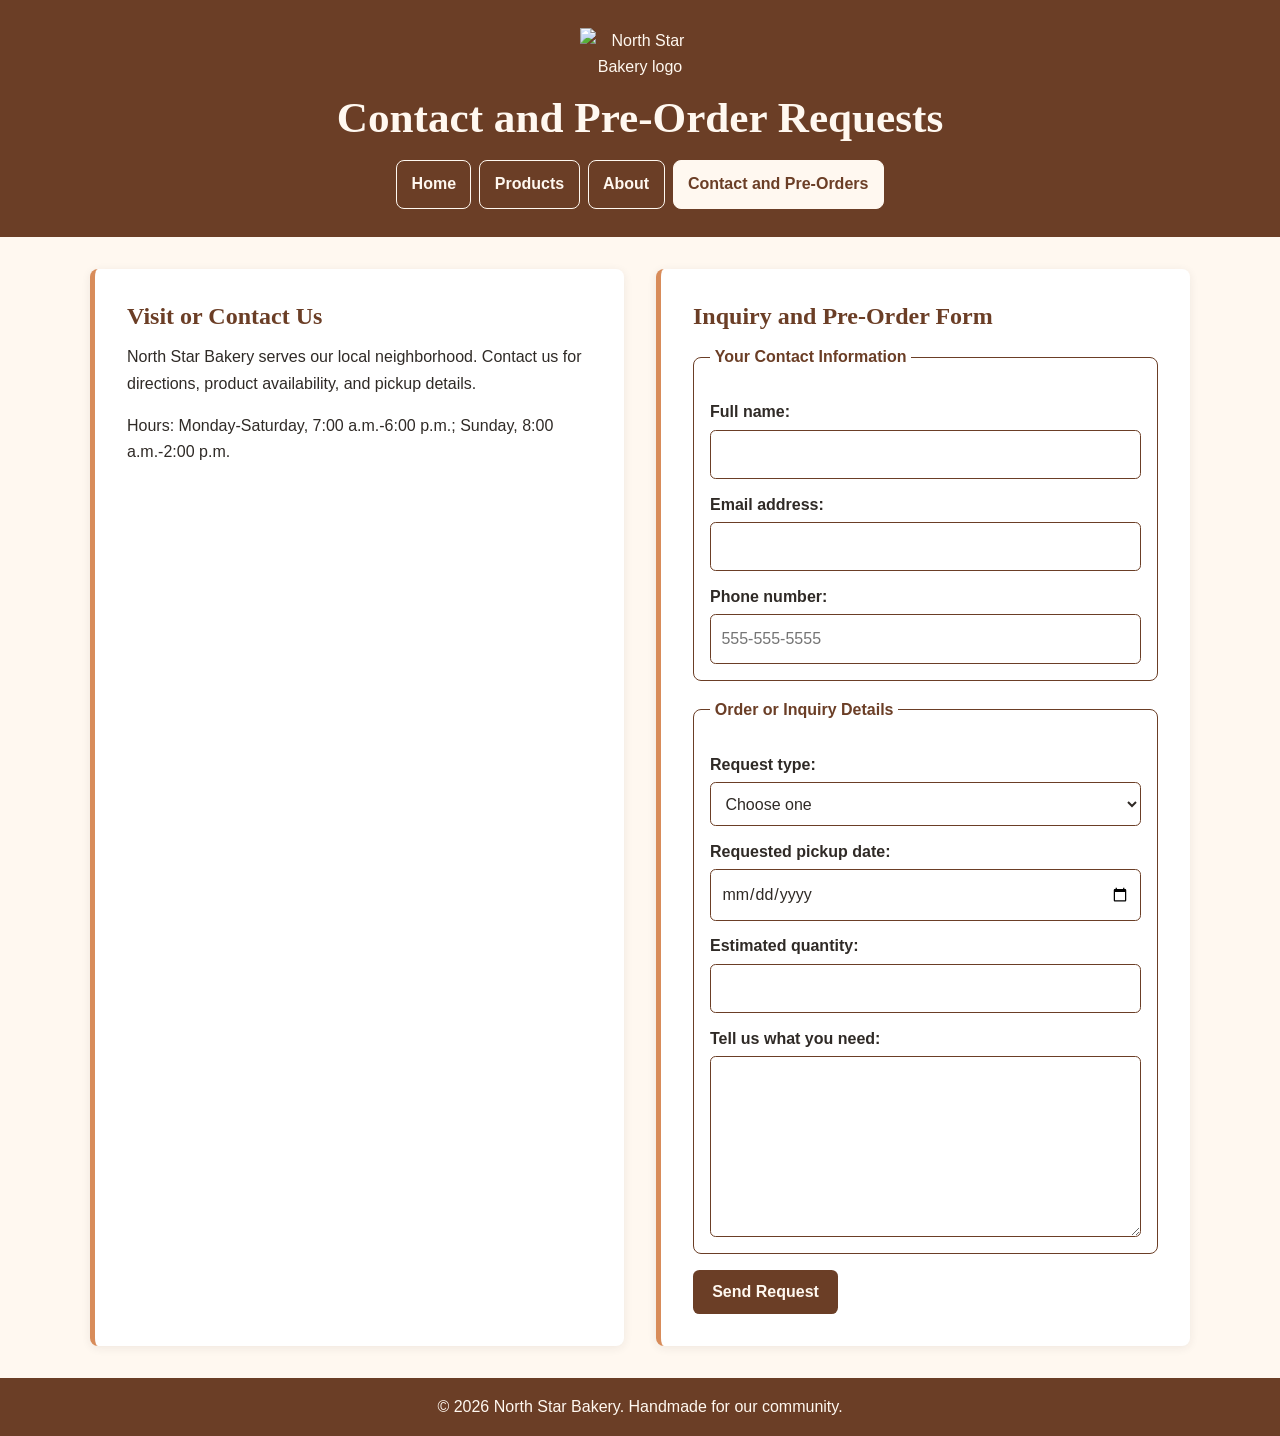
==== contact.html @ dcf20145 "Add files via upload" ====
<!DOCTYPE html>
<html lang="en">
<head>
<meta charset="utf-8"/>
<meta content="width=device-width, initial-scale=1.0" name="viewport"/>
<title>North Star Bakery | Contact and Pre-Orders</title>
<link href="styles.css" rel="stylesheet"/></head>
<body class="bakery-site">
<header class="site-header">
<img alt="North Star Bakery logo" class="site-logo" loading="lazy" src="bakery-logo.png"/>
<h1>Contact and Pre-Order Requests</h1>
<nav aria-label="Main navigation">
<ul>
<li><a href="index.html">Home</a></li>
<li><a href="products.html">Products</a></li>
<li><a href="about.html">About</a></li>
<li><a aria-current="page" href="contact.html">Contact and Pre-Orders</a></li>
</ul>
</nav>
</header>
<main class="site-main">
<section class="content-card">
<h2>Visit or Contact Us</h2>
<p>North Star Bakery serves our local neighborhood. Contact us for directions, product availability, and pickup details.</p>
<p>Hours: Monday-Saturday, 7:00 a.m.-6:00 p.m.; Sunday, 8:00 a.m.-2:00 p.m.</p>
</section>
<section class="content-card">
<h2>Inquiry and Pre-Order Form</h2>
<form action="#" method="post">
<fieldset>
<legend>Your Contact Information</legend>
<label for="name">Full name:</label>
<input id="name" name="name" required="" type="text"/>
<label for="email">Email address:</label>
<input id="email" name="email" required="" type="email"/>
<label for="phone">Phone number:</label>
<input id="phone" name="phone" pattern="[0-9]{3}-[0-9]{3}-[0-9]{4}" placeholder="555-555-5555" type="tel"/>
</fieldset>
<fieldset>
<legend>Order or Inquiry Details</legend>
<label for="request-type">Request type:</label>
<select id="request-type" name="request-type" required="">
<option value="">Choose one</option>
<option value="general">General inquiry</option>
<option value="bread">Bread pre-order</option>
<option value="pastry">Pastry pre-order</option>
<option value="cake">Cake or event order</option>
</select>
<label for="pickup-date">Requested pickup date:</label>
<input id="pickup-date" name="pickup-date" type="date"/>
<label for="quantity">Estimated quantity:</label>
<input id="quantity" max="100" min="1" name="quantity" type="number"/>
<label for="details">Tell us what you need:</label>
<textarea id="details" name="details" required="" rows="6"></textarea>
</fieldset>
<button type="submit">Send Request</button>
</form>
</section>
</main>
<footer class="site-footer">
<p>© 2026 North Star Bakery. Handmade for our community.</p>
</footer>
</body>
</html>
---- styles.css ----
/* North Star Bakery | Touchstone 3 | Mobile-first shared design */
:root { --cream:#FFF8F0; --brown:#6B3E26; --peach:#D88C5A; --charcoal:#2F2A26; }
* { box-sizing:border-box; }
html { scroll-behavior:smooth; }
body { margin:0; background:var(--cream); color:var(--charcoal); font: 1rem/1.65 Arial, Helvetica, sans-serif; }
a { color:var(--brown); text-underline-offset:3px; }
a:hover { color:var(--charcoal); }
a:focus-visible,button:focus-visible,input:focus-visible,textarea:focus-visible,select:focus-visible { outline:3px solid var(--peach); outline-offset:3px; }
.site-header { background:var(--brown); color:var(--cream); padding:1.25rem 1rem; text-align:center; }
.site-header h1 { font:700 clamp(1.65rem,4vw,2.7rem)/1.2 Georgia,'Times New Roman',serif; margin:.7rem 0 1rem; }
.site-logo { display:block; max-width:120px; max-height:110px; width:auto; height:auto; margin:0 auto; }
nav ul { list-style:none; display:flex; flex-direction:column; gap:.5rem; margin:0; padding:0; }
nav a { display:block; padding:.65rem .9rem; border:1px solid var(--cream); border-radius:.5rem; color:var(--cream); text-decoration:none; font-weight:700; }
nav a:hover,nav a[aria-current='page'] { background:var(--cream); color:var(--brown); }
.site-main { width:min(100% - 2rem,1100px); margin:1.5rem auto; display:flex; flex-direction:column; gap:1rem; }
.content-card { background:#fff; border-left:5px solid var(--peach); border-radius:.5rem; padding:1.2rem; box-shadow:0 2px 10px #2f2a2614; min-width:0; }
h2 { font:700 1.5rem/1.3 Georgia,'Times New Roman',serif; color:var(--brown); margin:0 0 .75rem; }
p { margin:.5rem 0 1rem; }
img,picture img,video { max-width:100%; height:auto; }
picture img { display:block; }
figure { margin:1rem 0; } figcaption { font-size:.93rem; margin-top:.4rem; }
audio { width:100%; max-width:450px; }
fieldset { border:1px solid var(--brown); border-radius:.5rem; margin:0 0 1rem; padding:1rem; }
legend { font-weight:700; color:var(--brown); padding:0 .3rem; }
label { display:block; font-weight:700; margin:.8rem 0 .25rem; }
input,select,textarea { display:block; width:100%; min-height:44px; padding:.65rem; font:inherit; color:var(--charcoal); background:#fff; border:1px solid var(--brown); border-radius:.35rem; }
textarea { resize:vertical; }
button { background:var(--brown); color:var(--cream); border:0; border-radius:.4rem; padding:.8rem 1.2rem; font:700 1rem Arial,sans-serif; cursor:pointer; }
button:hover { background:var(--charcoal); }
.site-footer { background:var(--brown); color:var(--cream); text-align:center; padding:1rem; }
.site-footer p { margin:0; }
@media (min-width:700px) {
 .site-header { padding:1.75rem 2rem; }
 nav ul { flex-direction:row; justify-content:center; flex-wrap:wrap; }
 .site-main { flex-direction:row; flex-wrap:wrap; gap:1.5rem; margin:2rem auto; align-items:stretch; }
 .content-card { flex:1 1 calc(50% - 1.5rem); padding:1.75rem; }
 .content-card:only-child { flex-basis:100%; }
}
@media (min-width:1000px) { .site-main { gap:2rem; } .content-card { padding:2rem; } }
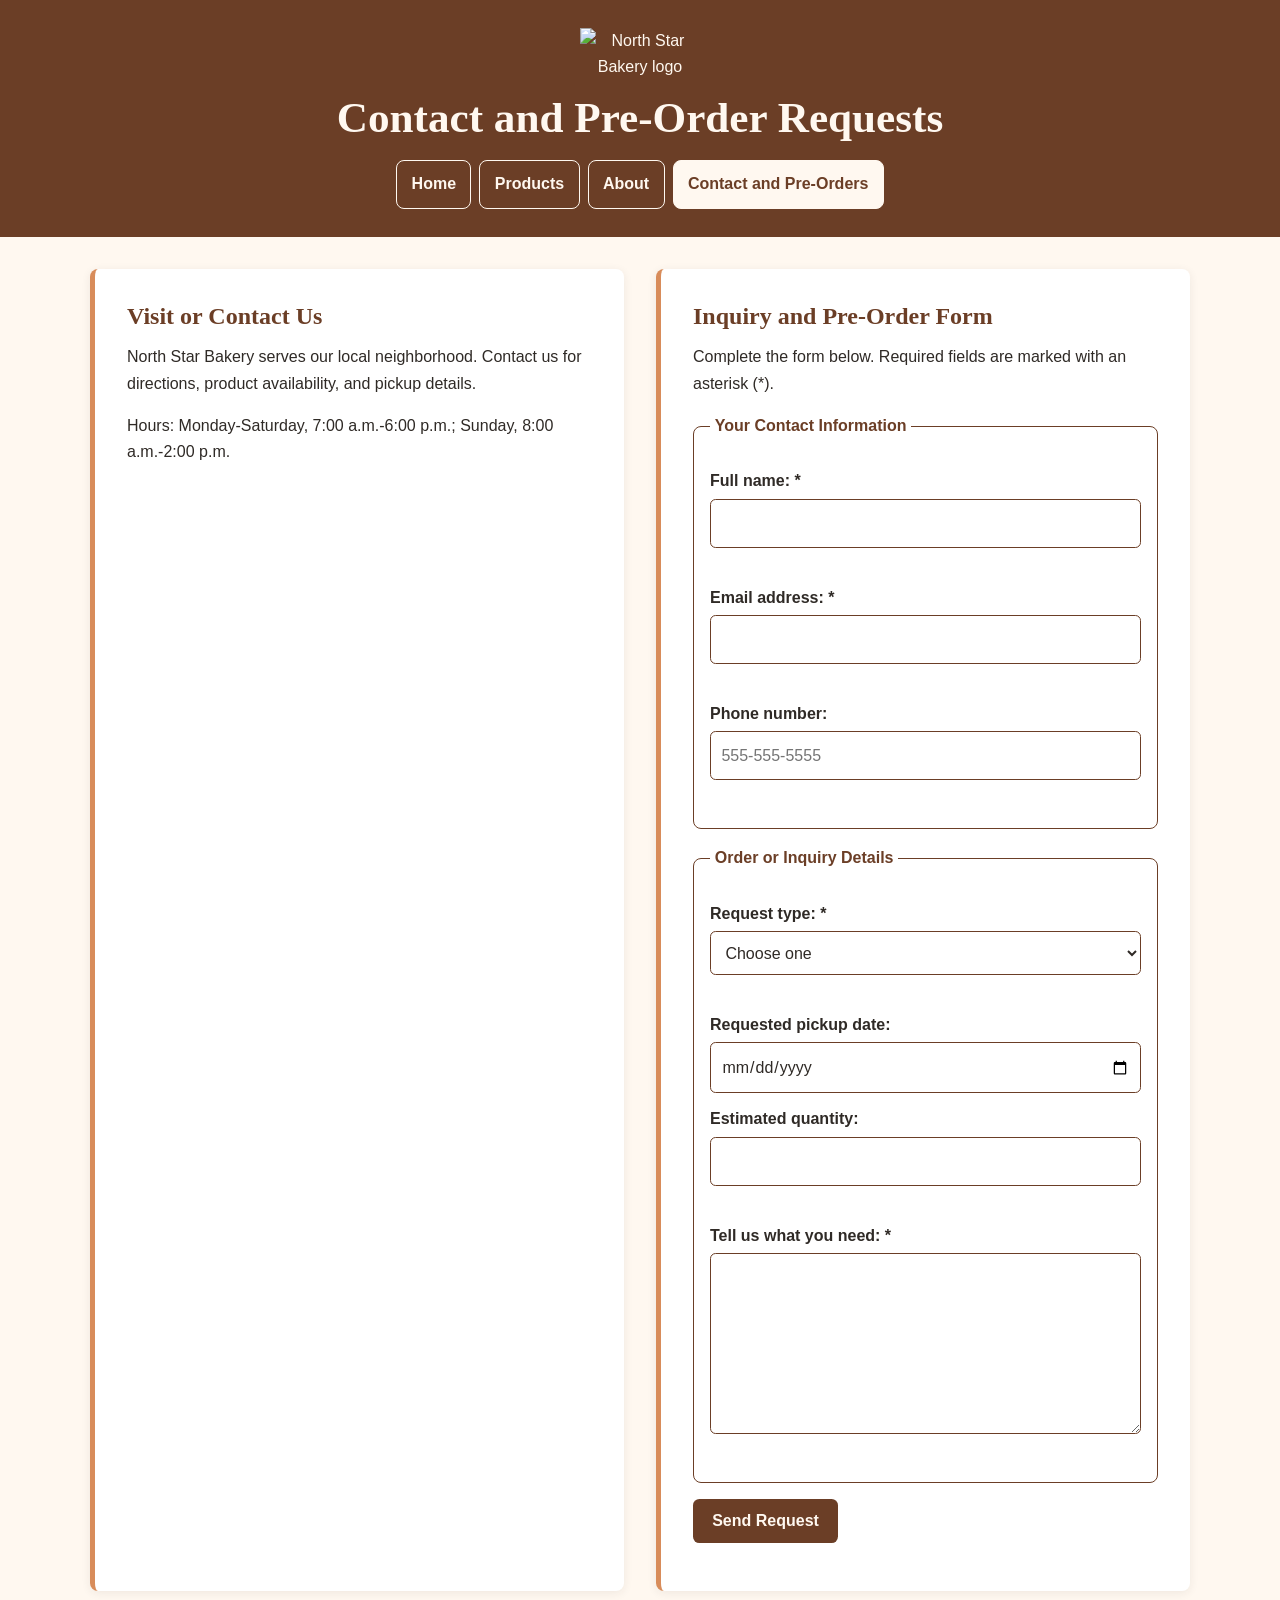
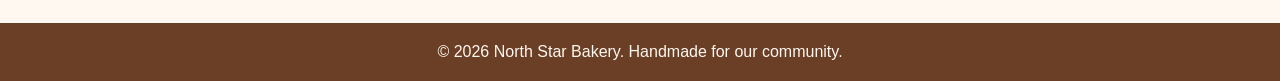
==== commit c057a0ee: "Update contact.html" ====
--- a/contact.html
+++ b/contact.html
@@ -1,64 +1,75 @@
 <!DOCTYPE html>
 <html lang="en">
 <head>
-<meta charset="utf-8"/>
-<meta content="width=device-width, initial-scale=1.0" name="viewport"/>
-<title>North Star Bakery | Contact and Pre-Orders</title>
-<link href="styles.css" rel="stylesheet"/></head>
+  <meta charset="UTF-8">
+  <meta name="viewport" content="width=device-width, initial-scale=1.0">
+  <title>North Star Bakery | Contact and Pre-Orders</title>
+  <link rel="stylesheet" href="styles.css">
+  <style>
+    .field-error { display:block; min-height:1.25rem; margin:.25rem 0 .5rem; color:#a32121; font-size:.9rem; font-weight:700; }
+    input[aria-invalid="true"], select[aria-invalid="true"], textarea[aria-invalid="true"] { border:2px solid #a32121; background:#fff8f8; }
+    .form-status { margin-top:1rem; font-weight:700; color:#265c36; }
+  </style>
+  <script src="touchstone4.js" defer></script>
+</head>
 <body class="bakery-site">
 <header class="site-header">
-<img alt="North Star Bakery logo" class="site-logo" loading="lazy" src="bakery-logo.png"/>
-<h1>Contact and Pre-Order Requests</h1>
-<nav aria-label="Main navigation">
-<ul>
-<li><a href="index.html">Home</a></li>
-<li><a href="products.html">Products</a></li>
-<li><a href="about.html">About</a></li>
-<li><a aria-current="page" href="contact.html">Contact and Pre-Orders</a></li>
-</ul>
-</nav>
+  <img src="bakery-logo.png" alt="North Star Bakery logo" class="site-logo">
+  <h1>Contact and Pre-Order Requests</h1>
+  <nav aria-label="Main navigation"><ul>
+    <li><a href="index.html">Home</a></li>
+    <li><a href="products.html">Products</a></li>
+    <li><a href="about.html">About</a></li>
+    <li><a href="contact.html" aria-current="page">Contact and Pre-Orders</a></li>
+  </ul></nav>
 </header>
 <main class="site-main">
-<section class="content-card">
-<h2>Visit or Contact Us</h2>
-<p>North Star Bakery serves our local neighborhood. Contact us for directions, product availability, and pickup details.</p>
-<p>Hours: Monday-Saturday, 7:00 a.m.-6:00 p.m.; Sunday, 8:00 a.m.-2:00 p.m.</p>
-</section>
-<section class="content-card">
-<h2>Inquiry and Pre-Order Form</h2>
-<form action="#" method="post">
-<fieldset>
-<legend>Your Contact Information</legend>
-<label for="name">Full name:</label>
-<input id="name" name="name" required="" type="text"/>
-<label for="email">Email address:</label>
-<input id="email" name="email" required="" type="email"/>
-<label for="phone">Phone number:</label>
-<input id="phone" name="phone" pattern="[0-9]{3}-[0-9]{3}-[0-9]{4}" placeholder="555-555-5555" type="tel"/>
-</fieldset>
-<fieldset>
-<legend>Order or Inquiry Details</legend>
-<label for="request-type">Request type:</label>
-<select id="request-type" name="request-type" required="">
-<option value="">Choose one</option>
-<option value="general">General inquiry</option>
-<option value="bread">Bread pre-order</option>
-<option value="pastry">Pastry pre-order</option>
-<option value="cake">Cake or event order</option>
-</select>
-<label for="pickup-date">Requested pickup date:</label>
-<input id="pickup-date" name="pickup-date" type="date"/>
-<label for="quantity">Estimated quantity:</label>
-<input id="quantity" max="100" min="1" name="quantity" type="number"/>
-<label for="details">Tell us what you need:</label>
-<textarea id="details" name="details" required="" rows="6"></textarea>
-</fieldset>
-<button type="submit">Send Request</button>
-</form>
-</section>
+  <section class="content-card">
+    <h2>Visit or Contact Us</h2>
+    <p>North Star Bakery serves our local neighborhood. Contact us for directions, product availability, and pickup details.</p>
+    <p>Hours: Monday-Saturday, 7:00 a.m.-6:00 p.m.; Sunday, 8:00 a.m.-2:00 p.m.</p>
+  </section>
+  <section class="content-card">
+    <h2>Inquiry and Pre-Order Form</h2>
+    <p>Complete the form below. Required fields are marked with an asterisk (*).</p>
+    <form id="bakery-contact-form" novalidate>
+      <fieldset>
+        <legend>Your Contact Information</legend>
+        <label for="name">Full name: *</label>
+        <input id="name" name="name" type="text" required minlength="2" aria-describedby="name-error" autocomplete="name">
+        <span id="name-error" class="field-error" aria-live="polite"></span>
+        <label for="email">Email address: *</label>
+        <input id="email" name="email" type="email" required aria-describedby="email-error" autocomplete="email">
+        <span id="email-error" class="field-error" aria-live="polite"></span>
+        <label for="phone">Phone number:</label>
+        <input id="phone" name="phone" type="tel" placeholder="555-555-5555" pattern="[0-9]{3}-[0-9]{3}-[0-9]{4}" aria-describedby="phone-error" autocomplete="tel">
+        <span id="phone-error" class="field-error" aria-live="polite"></span>
+      </fieldset>
+      <fieldset>
+        <legend>Order or Inquiry Details</legend>
+        <label for="request-type">Request type: *</label>
+        <select id="request-type" name="request-type" required aria-describedby="request-type-error">
+          <option value="">Choose one</option>
+          <option value="general">General inquiry</option>
+          <option value="bread">Bread pre-order</option>
+          <option value="pastry">Pastry pre-order</option>
+          <option value="cake">Cake or event order</option>
+        </select>
+        <span id="request-type-error" class="field-error" aria-live="polite"></span>
+        <label for="pickup-date">Requested pickup date:</label>
+        <input id="pickup-date" name="pickup-date" type="date">
+        <label for="quantity">Estimated quantity:</label>
+        <input id="quantity" name="quantity" type="number" min="1" max="100" aria-describedby="quantity-error">
+        <span id="quantity-error" class="field-error" aria-live="polite"></span>
+        <label for="details">Tell us what you need: *</label>
+        <textarea id="details" name="details" rows="6" required aria-describedby="details-error"></textarea>
+        <span id="details-error" class="field-error" aria-live="polite"></span>
+      </fieldset>
+      <button type="submit">Send Request</button>
+      <p id="form-status" class="form-status" role="status" aria-live="polite"></p>
+    </form>
+  </section>
 </main>
-<footer class="site-footer">
-<p>© 2026 North Star Bakery. Handmade for our community.</p>
-</footer>
+<footer class="site-footer"><p>© 2026 North Star Bakery. Handmade for our community.</p></footer>
 </body>
-</html>+</html>
